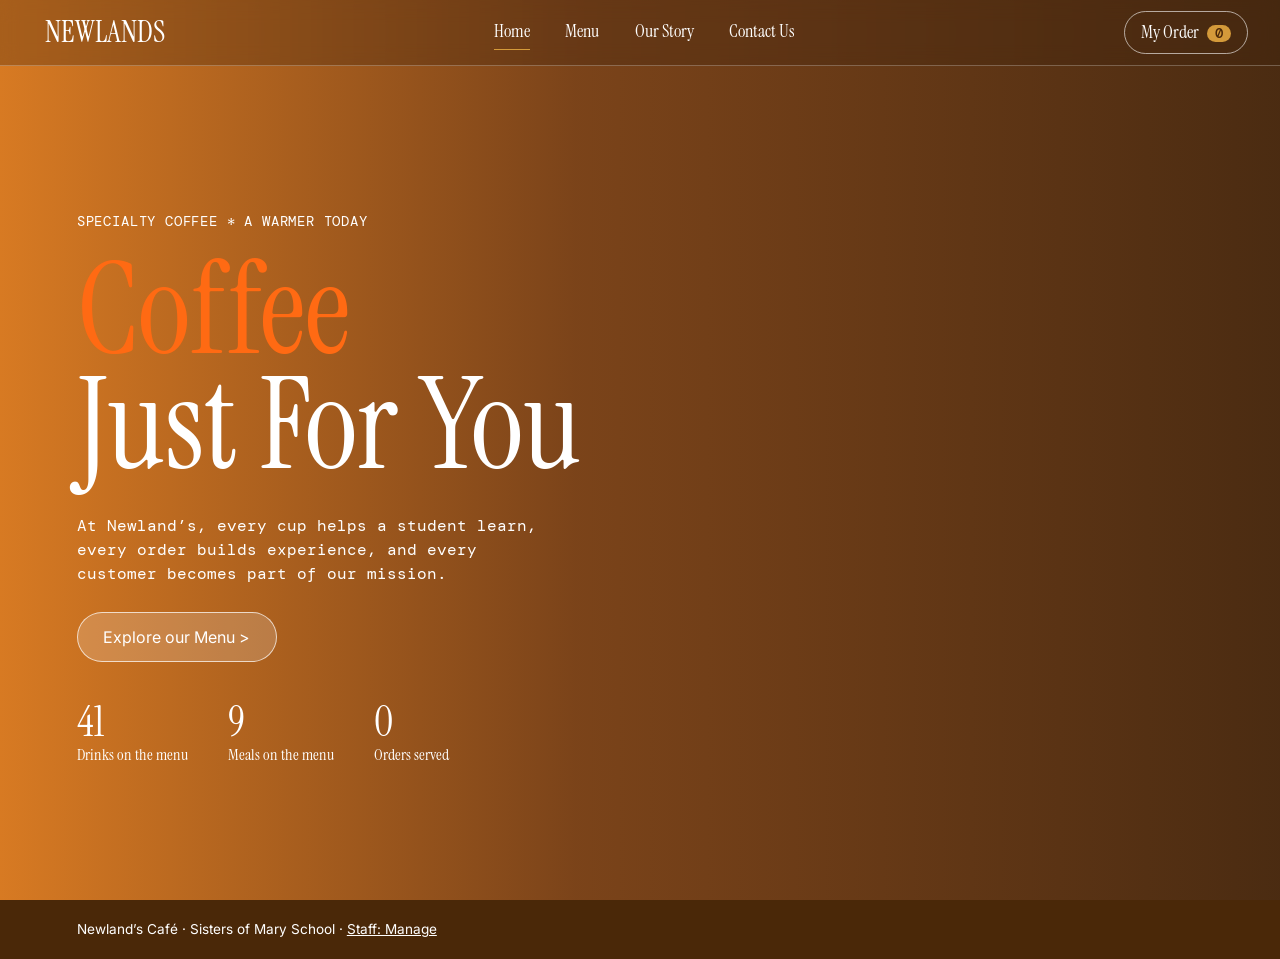
==== index.html @ 369697ef "add file by upload" ====
<!DOCTYPE html>
<html lang="en">
<head>
<meta charset="utf-8">
<meta name="viewport" content="width=device-width, initial-scale=1">
<title>Newland’s Café</title>
<link rel="preconnect" href="https://fonts.googleapis.com">
<link href="https://fonts.googleapis.com/css2?family=DM+Mono:wght@400;500&family=Instrument+Serif&family=Inter:wght@400;500&display=swap" rel="stylesheet">
<link rel="stylesheet" href="style.css">
</head>
<body data-page="home">
<header class="nav" id="nav">
  <a class="brand" href="index.html"><img src="images/logo.png.png" alt=""><span>NEWLANDS</span></a>
  <nav class="links"><a href="index.html" class="on">Home</a><a href="menu.html">Menu</a><a href="story.html">Our Story</a><a href="contact.html">Contact Us</a></nav>
  <button class="orderbtn" data-act="drawer">My Order <b id="count">0</b></button>
</header>

<main>
<section id="home" class="hero">
    <p class="eyebrow">Specialty coffee * a warmer today</p>
    <h1><span class="or">Coffee</span>Just For You</h1>
    <p class="lead">At Newland’s, every cup helps a student learn, every order builds experience, and every customer becomes part of our mission.</p>
    <a class="pill" href="menu.html">Explore our Menu &gt;</a>
    <div class="hstats" id="hstats"></div>
  </section>
</main>

<footer class="sitefoot">Newland’s Café · Sisters of Mary School · <a href="manage.html">Staff: Manage</a></footer>
<script src="script.js"></script>
</body>
</html>
---- style.css ----
/* NEWLAND'S CAFE styles. Theme: warm orange hero, sand menu, brown + mustard accents, serif headings, mono body text. */
:root{--sand:#d8d0c2;--paper:#efe9dd;--brown:#8b5e4b;--gold:#d49a3a;--dark:#4a2808;--or:#ff6a13;--ink:#2b1a10;--line:#c4b8a5;--warn:#a63a2a;
--serif:"Instrument Serif",Georgia,serif;--mono:"DM Mono",ui-monospace,Consolas,monospace}
*,*::before,*::after{box-sizing:border-box}
html{scroll-padding-top:4.5rem}
@media(prefers-reduced-motion:no-preference){html{scroll-behavior:smooth}}
body{margin:0;background:var(--sand);color:var(--ink);font:16px/1.5 Inter,system-ui,sans-serif}
h1,h2,h3,h4{font-family:var(--serif);font-weight:400;margin:0}
button,input,select,textarea{font:inherit;color:inherit}
:focus-visible{outline:3px solid var(--gold);outline-offset:2px}
[hidden]{display:none!important}


/* Top bar: see-through over the hero, solid brown after scrolling (class "solid" is added by script.js) */
.nav{position:fixed;inset:0 0 auto;z-index:30;display:flex;align-items:center;justify-content:space-between;gap:1rem;padding:.6rem 2rem;color:#fff;background:rgba(60,35,15,.3);backdrop-filter:blur(10px);border-bottom:1px solid rgba(255,255,255,.25);transition:background .3s}
.nav.solid{background:var(--dark)}
.brand{display:flex;align-items:center;gap:.8rem;color:inherit;text-decoration:none;font:1.9rem/1 var(--serif)}
.brand img{height:46px;border-radius:8px}
.links{display:flex;gap:2.2rem;font-family:var(--serif);font-size:1.15rem}
.links a{color:inherit;text-decoration:none;padding:.2rem 0;border-bottom:1px solid transparent}
.links a.on,.links a:hover{border-color:var(--gold)}
.orderbtn{background:none;border:1px solid rgba(255,255,255,.6);color:#fff;border-radius:99px;padding:.4rem 1rem;font-family:var(--serif);font-size:1.15rem;cursor:pointer}
.orderbtn b{background:var(--gold);color:var(--dark);border-radius:99px;padding:0 .5rem;margin-left:.3rem;font:500 .85rem var(--mono)}
 
.eyebrow{font:.85rem var(--mono);letter-spacing:.06em;text-transform:uppercase;margin:0 0 .6rem}
.gold{color:var(--gold)}
.pill{display:inline-block;border:1px solid rgba(255,255,255,.7);background:rgba(255,255,255,.18);color:#fff;border-radius:99px;padding:.75rem 1.6rem;cursor:pointer;text-decoration:none}
.pill.dark{background:var(--dark);border-color:var(--dark)}
.pill.gold{background:var(--gold);border-color:var(--gold);color:var(--dark);font-weight:500}
.pill.out{background:none;border-color:var(--brown);color:var(--brown);font-family:var(--mono)}
.pill.wide{width:100%}.pill:disabled{opacity:.4}
.ghost{background:none;border:1px solid var(--line);border-radius:99px;padding:.35rem .9rem;cursor:pointer}

/* Home */
.hero{min-height:100vh;padding:8rem 2rem 3rem 6vw;color:#fff;display:flex;flex-direction:column;align-items:flex-start;justify-content:center;
background:linear-gradient(90deg,rgba(226,128,36,.92),rgba(150,80,30,.55) 45%,rgba(30,18,10,.25)),url(images/hero.jpg.jpg) center/cover,#5a3414}
.hero h1{font-size:clamp(3.8rem,11vw,8rem);line-height:.9;margin:.1em 0 .25em}
.hero .or{display:block;color:var(--or)}
.lead{font-family:var(--mono);max-width:30rem;margin:0 0 1.6rem}
.hstats{display:flex;gap:2.5rem;flex-wrap:wrap;margin-top:2.5rem;font-family:var(--serif)}
.hstats b{display:block;font-weight:400;font-size:2.6rem;line-height:1}

/* Menu: carousel of tall photo cards */
#menu{position:relative;overflow:hidden;padding:8rem 0 0}
#menu::before{content:"";position:absolute;inset:3rem -12% 5rem;border:1px solid rgba(255,255,255,.65);border-radius:50%;pointer-events:none}
.mhead{position:relative;display:flex;justify-content:space-between;align-items:end;gap:1rem;padding:0 4vw 1rem}
.mhead h2{font-size:clamp(3rem,7vw,5rem);color:var(--brown);line-height:1}
.car{position:relative;display:flex;align-items:center;gap:.6rem;padding:0 1rem}
.arr{flex:none;width:46px;height:46px;border:0;border-radius:50%;background:rgba(255,255,255,.7);font-size:1.2rem;cursor:pointer}
.track{flex:1;display:flex;gap:1rem;padding:1rem .5rem;overflow-x:auto;scroll-snap-type:x mandatory;scrollbar-width:none}
.track::-webkit-scrollbar{display:none}
.track.grid{flex-wrap:wrap;justify-content:center;overflow:visible}
.card{position:relative;flex:0 0 220px;height:290px;border-radius:28px;overflow:hidden;scroll-snap-align:start;background:#c9bda9;box-shadow:0 8px 20px rgba(60,35,15,.25)}
.card>img{position:absolute;inset:0;width:100%;height:100%;object-fit:cover}
.card>img.def{object-fit:contain;padding:1.5rem 2.8rem 6rem}
.card.out>img{filter:grayscale(1) opacity(.6)}
.badge{position:absolute;top:.8rem;left:.8rem;background:var(--warn);color:#fff;border-radius:99px;padding:.1rem .6rem;font:.75rem var(--mono)}
.glass{position:absolute;inset:auto 0 0;padding:.7rem 3rem .8rem .9rem;color:#fff;background:rgba(45,28,16,.55);backdrop-filter:blur(8px)}
.glass small{display:block;font-family:var(--serif);font-size:.8rem;color:#fff9}
.glass h4{font:500 1rem/1.15 var(--mono);color:#efb14c}
.glass span{font-family:var(--mono);font-size:.95rem}
.plus{position:absolute;right:.8rem;top:.8rem;width:30px;height:30px;border:0;border-radius:50%;background:rgba(255,255,255,.85);color:var(--ink);cursor:pointer;font-size:1.1rem;line-height:1}
.plus:disabled{opacity:.4;cursor:not-allowed}
.note{position:relative;text-align:center;color:#b35305af;font-size:.9rem;margin:.8rem 1rem}
.cats{position:relative;display:flex;justify-content:center;flex-wrap:wrap;background:#ddd9d2;padding:1rem;font:1.05rem var(--mono);text-transform:uppercase;margin-top:1.5rem}
.cats button{background:none;border:0;border-left:1px solid var(--brown);color:#6b3e2f;padding:.1rem 1.1rem;cursor:pointer;text-transform:inherit;font:inherit}
.cats button:first-child{border-left:0}
.cats button.on{font-weight:500;text-decoration:underline;text-underline-offset:6px}

/* Our Story */
#story{min-height:90vh;padding:7rem 6vw;color:#fff;display:flex;flex-direction:column;justify-content:center;
background:linear-gradient(rgba(25,15,8,.6),rgba(25,15,8,.6)),url(images/story.jpg.jpg) center/cover,#3a2412}
#story .text{max-width:62rem;font:clamp(1.15rem,2.2vw,1.6rem)/1.35 var(--serif);text-align:justify}
#story .text p{margin:0 0 .8rem}

/* Contact */
#contact{background:var(--dark);color:#fff;min-height:100vh;padding:8rem 6vw 3rem}
#contact h2{font-size:2.8rem;margin-bottom:1.5rem}
#contact form{max-width:460px}
#contact input,#contact textarea{background:rgba(255,255,255,.08);border-color:rgba(255,255,255,.35);color:#fff}
.sitefoot{background:var(--dark);color:#fff;padding:1.2rem 6vw;font-size:.85rem}.sitefoot a{color:inherit}

/* Forms, dialogs, tables */
label{display:block;margin:.7rem 0 .2rem;font-weight:500}
input,select,textarea{width:100%;padding:.55rem .7rem;border:1px solid var(--line);border-radius:10px;background:#fbf8f2}
input[type=radio],input[type=checkbox]{width:auto;margin-right:.5rem}
dialog{border:0;border-radius:24px;background:var(--paper);color:var(--ink);width:min(420px,92%);padding:1.4rem}
dialog::backdrop{background:rgba(30,18,10,.55)}
.acts{display:flex;gap:.6rem;justify-content:flex-end;margin-top:1.2rem}
.prev{display:flex;gap:1rem;align-items:center;margin:.8rem 0}
.prev img{width:84px;height:84px;object-fit:contain;border-radius:16px;background:#cbbfae}
small{color:#6b5a4a}

/* My Order drawer */
#scrim{position:fixed;inset:0;z-index:40;background:rgba(30,18,10,.45);opacity:0;pointer-events:none;transition:opacity .3s}
#drawer{position:fixed;top:0;right:0;z-index:50;height:100%;width:min(380px,100%);background:var(--paper);padding:1.2rem;overflow-y:auto;transform:translateX(105%);transition:transform .35s ease}
.drawer-open #scrim{opacity:1;pointer-events:auto}.drawer-open #drawer{transform:none}
.dh{display:flex;justify-content:space-between;align-items:center;margin-bottom:.5rem}
.dh h3{font-size:1.9rem;color:var(--brown)}
.line{display:flex;justify-content:space-between;gap:.5rem;padding:.6rem 0;border-bottom:1px solid var(--line)}
.line small{display:block}
.qty{display:flex;align-items:center;gap:.4rem}.qty button{width:1.9rem;height:1.9rem;border:1px solid var(--line);background:none;border-radius:50%;cursor:pointer}
.total{display:flex;justify-content:space-between;font:1.7rem var(--serif);margin:1rem 0}

/* Manage page */
#manage{background:var(--sand);min-height:100vh;padding-top:6rem}
.mwrap{max-width:1100px;margin:auto;padding:0 1.5rem 4rem}
.mwrap h2{font-size:clamp(3rem,7vw,5rem);color:var(--brown);line-height:1}
.mwrap h3{font-size:2rem;color:var(--brown);margin:2rem 0 .8rem}
.mstats{display:flex;gap:2.5rem;flex-wrap:wrap;margin:1rem 0 1.5rem;font-family:var(--mono);font-size:.9rem}
.mstats b{display:block;font:2.6rem/1 var(--serif);color:var(--dark)}
.order{background:var(--paper);border-radius:18px;padding:.9rem 1.1rem;margin-bottom:.7rem}
.order.done{opacity:.6}.order small{display:block}
.wrap{overflow-x:auto;background:var(--paper);border-radius:18px;padding:.5rem}
table{width:100%;border-collapse:collapse}th,td{text-align:left;padding:.45rem;border-bottom:1px solid var(--line);vertical-align:middle}
th{font:500 .85rem var(--mono);color:#6b5a4a}
td input{width:5.5rem}
.th{width:46px;height:46px;object-fit:cover;border-radius:12px;display:block}.th.def{object-fit:contain;background:#cbbfae}
#toast{position:fixed;left:50%;bottom:1.2rem;transform:translateX(-50%);background:var(--dark);color:#fff;padding:.6rem 1.2rem;border-radius:99px;display:none;z-index:60}

@media(max-width:760px){
 .nav{flex-wrap:wrap;padding:.6rem 1rem}.links{order:3;width:100%;gap:1.2rem;overflow-x:auto}
 .hero{padding:9rem 1.2rem 3rem}.mhead{flex-direction:column;align-items:start}.arr{display:none}
 .cats{font-size:.85rem}#story{padding:6rem 1.2rem}#manage{padding-top:8rem}
}
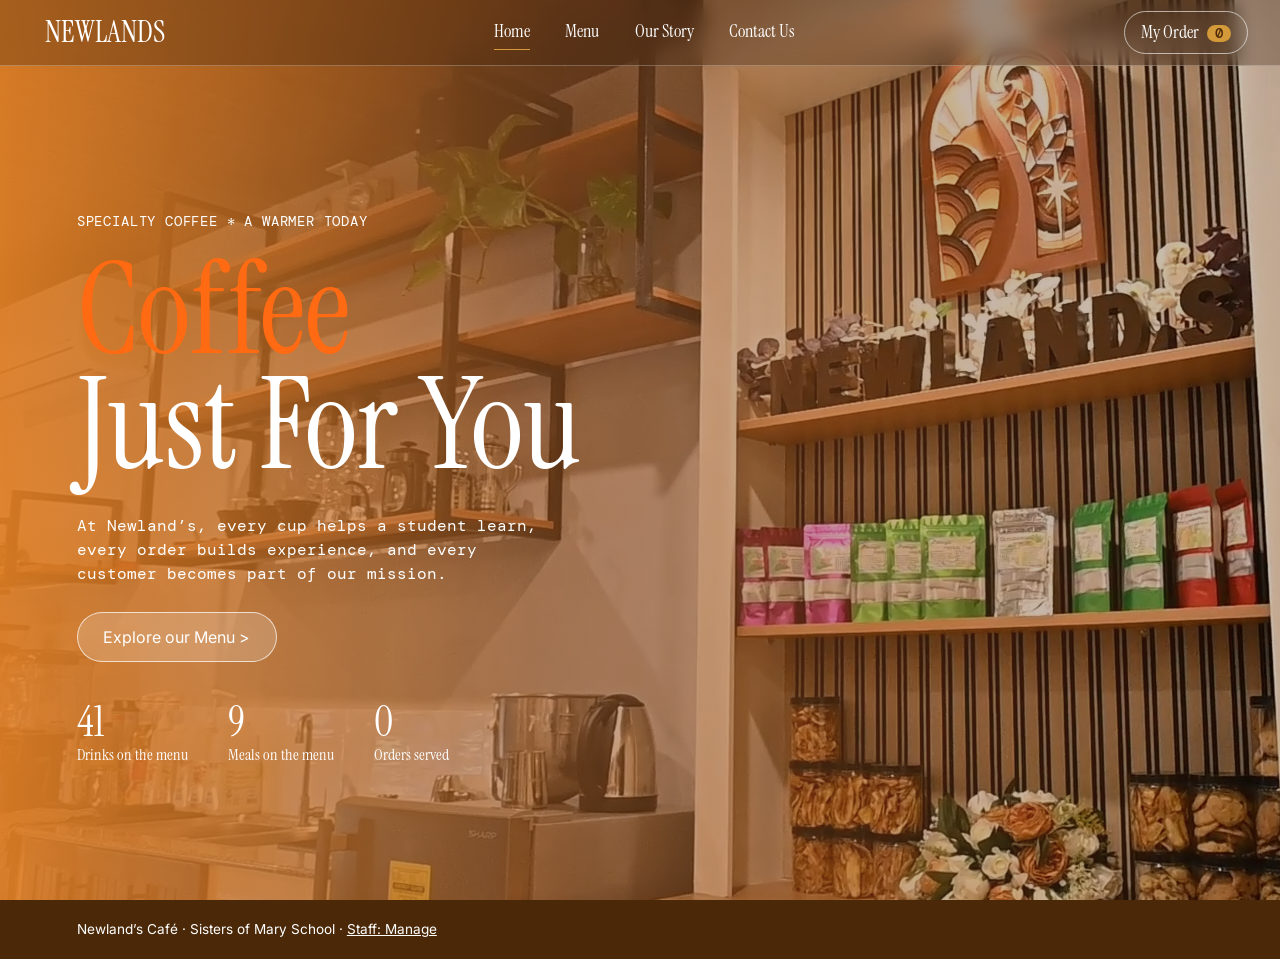
==== commit f87683a2: "Refactor menu layout and improve styling; enhance JavaScript functionality for item management and o" ====
--- a/index.html
+++ b/index.html
@@ -10,7 +10,7 @@
 </head>
 <body data-page="home">
 <header class="nav" id="nav">
-  <a class="brand" href="index.html"><img src="images/logo.png.png" alt=""><span>NEWLANDS</span></a>
+  <a class="brand" href="index.html"><img src="logo.svg" alt=""><span>NEWLANDS</span></a>
   <nav class="links"><a href="index.html" class="on">Home</a><a href="menu.html">Menu</a><a href="story.html">Our Story</a><a href="contact.html">Contact Us</a></nav>
   <button class="orderbtn" data-act="drawer">My Order <b id="count">0</b></button>
 </header>
--- a/style.css
+++ b/style.css
@@ -1,125 +1,810 @@
 /* NEWLAND'S CAFE styles. Theme: warm orange hero, sand menu, brown + mustard accents, serif headings, mono body text. */
-:root{--sand:#d8d0c2;--paper:#efe9dd;--brown:#8b5e4b;--gold:#d49a3a;--dark:#4a2808;--or:#ff6a13;--ink:#2b1a10;--line:#c4b8a5;--warn:#a63a2a;
---serif:"Instrument Serif",Georgia,serif;--mono:"DM Mono",ui-monospace,Consolas,monospace}
-*,*::before,*::after{box-sizing:border-box}
-html{scroll-padding-top:4.5rem}
-@media(prefers-reduced-motion:no-preference){html{scroll-behavior:smooth}}
-body{margin:0;background:var(--sand);color:var(--ink);font:16px/1.5 Inter,system-ui,sans-serif}
-h1,h2,h3,h4{font-family:var(--serif);font-weight:400;margin:0}
-button,input,select,textarea{font:inherit;color:inherit}
-:focus-visible{outline:3px solid var(--gold);outline-offset:2px}
-[hidden]{display:none!important}
-
+:root{
+    --sand:#d8d0c2;
+    --paper:#efe9dd;
+    --brown:#8b5e4b;
+    --gold:#d49a3a;
+    --dark:#4a2808;
+    --or:#ff6a13;
+    --ink:#2b1a10;
+    --line:#c4b8a5;
+    --warn:#a63a2a;
+    --serif:"Instrument Serif",Georgia,serif;
+    --mono:"DM Mono",ui-monospace,Consolas,monospace
+}
+*,*::before,*::after{
+    box-sizing:border-box
+}
+html{
+    scroll-padding-top:4.5rem
+}
+@media(prefers-reduced-motion:no-preference){
+    html{
+        scroll-behavior:smooth
+    }
+}
+body{
+    margin:0;background:var(--sand);
+    color:var(--ink);
+    font:16px/1.5 Inter,system-ui,sans-serif
+}
+h1,h2,h3,h4{
+    font-family:var(--serif);
+    font-weight:400;margin:0
+}
+button,input,select,textarea{
+    font:inherit;
+    color:inherit
+}
+:focus-visible{
+    outline:3px solid var(--gold);
+    outline-offset:2px
+}
+[hidden]{
+    display:none!important
+}
+
+/* Layout */
+.container{max-width:1200px;margin:0 auto}
+.grid{display:grid;gap:2rem}
+.grid-2{grid-template-columns:repeat(2,minmax(0,1fr))}
+.grid-3{grid-template-columns:repeat(3,minmax(0,1fr))}
+.grid-4{grid-template-columns:repeat(4,minmax(0,1fr))}
+.grid-5{grid-template-columns:repeat(5,minmax(0,1fr))}
+.grid-6{grid-template-columns:repeat(6,minmax(0,1fr))}
 
 /* Top bar: see-through over the hero, solid brown after scrolling (class "solid" is added by script.js) */
-.nav{position:fixed;inset:0 0 auto;z-index:30;display:flex;align-items:center;justify-content:space-between;gap:1rem;padding:.6rem 2rem;color:#fff;background:rgba(60,35,15,.3);backdrop-filter:blur(10px);border-bottom:1px solid rgba(255,255,255,.25);transition:background .3s}
-.nav.solid{background:var(--dark)}
-.brand{display:flex;align-items:center;gap:.8rem;color:inherit;text-decoration:none;font:1.9rem/1 var(--serif)}
-.brand img{height:46px;border-radius:8px}
-.links{display:flex;gap:2.2rem;font-family:var(--serif);font-size:1.15rem}
-.links a{color:inherit;text-decoration:none;padding:.2rem 0;border-bottom:1px solid transparent}
-.links a.on,.links a:hover{border-color:var(--gold)}
-.orderbtn{background:none;border:1px solid rgba(255,255,255,.6);color:#fff;border-radius:99px;padding:.4rem 1rem;font-family:var(--serif);font-size:1.15rem;cursor:pointer}
-.orderbtn b{background:var(--gold);color:var(--dark);border-radius:99px;padding:0 .5rem;margin-left:.3rem;font:500 .85rem var(--mono)}
- 
-.eyebrow{font:.85rem var(--mono);letter-spacing:.06em;text-transform:uppercase;margin:0 0 .6rem}
-.gold{color:var(--gold)}
-.pill{display:inline-block;border:1px solid rgba(255,255,255,.7);background:rgba(255,255,255,.18);color:#fff;border-radius:99px;padding:.75rem 1.6rem;cursor:pointer;text-decoration:none}
-.pill.dark{background:var(--dark);border-color:var(--dark)}
-.pill.gold{background:var(--gold);border-color:var(--gold);color:var(--dark);font-weight:500}
-.pill.out{background:none;border-color:var(--brown);color:var(--brown);font-family:var(--mono)}
-.pill.wide{width:100%}.pill:disabled{opacity:.4}
-.ghost{background:none;border:1px solid var(--line);border-radius:99px;padding:.35rem .9rem;cursor:pointer}
+.nav{
+    position:fixed;
+    inset:0 0 auto;
+    z-index:30;
+    display:flex;
+    align-items:center;
+    justify-content:space-between;
+    gap:1rem;padding:.6rem 2rem;
+    color:#fff;background:rgba(60,35,15,.3);
+    backdrop-filter:blur(10px);
+    border-bottom:1px solid rgba(255,255,255,.25);
+    transition:background .3s
+}
+
+.nav.solid{
+    background:var(--dark)
+}
+.brand{
+    display:flex;
+    align-items:center;
+    gap:.8rem;color:inherit;
+    text-decoration:none;
+    font:1.9rem/1 var(--serif)
+}
+.brand img{
+    height:46px;
+    border-radius:8px
+}
+.links{
+    display:flex;
+    gap:2.2rem;
+    font-family:var(--serif);
+    font-size:1.15rem
+}
+.links a{
+    color:inherit;
+    text-decoration:none;
+    padding:.2rem 0;
+    border-bottom:1px solid transparent
+}
+.links a.on,.links a:hover{
+    border-color:var(--gold)
+}
+.orderbtn{
+    background:none;
+    border:1px solid rgba(255,255,255,.6);
+    color:#fff;
+    border-radius:99px;
+    padding:.4rem 1rem;
+    font-family:var(--serif);
+    font-size:1.15rem;
+    cursor:pointer
+}
+.orderbtn b{
+    background:var(--gold);
+    color:var(--dark);
+    border-radius:99px;
+    padding:0 .5rem;
+    margin-left:.3rem;
+    font:500 .85rem var(--mono)
+}
+.orderbtn:hover{
+    border-color:var(--gold)
+}
+
+/* Hero */
+.hero{
+    position:relative;
+    padding:8rem 2rem 3rem 6vw;
+    color:#fff;display:flex;
+    flex-direction:column;
+    align-items:flex-start;
+    justify-content:center;
+    background:linear-gradient(
+        90deg,rgba(226,128,36,.92),rgba(150,80,30,.55) 45%,rgba(30,18,10,.25)),
+        url(images/hero.jpg.jpg) center/cover,#5a3414
+    }
+.eyebrow{
+    font:.85rem var(--mono);
+    letter-spacing:.06em;
+    text-transform:uppercase;
+    margin:0 0 .6rem
+}
+.gold{
+    color:var(--gold)
+}
+.pill{
+    display:inline-block;
+    border:1px solid rgba(255,255,255,.7);
+    background:rgba(255,255,255,.18);
+    color:#fff;
+    border-radius:99px;
+    padding:.75rem 1.6rem;
+    cursor:pointer;
+    text-decoration:none
+}
+.pill.dark{
+    background:var(--dark);
+    border-color:var(--dark)
+}
+.pill.gold{
+    background:var(--gold);
+    border-color:var(--gold);
+    color:var(--dark);
+    font-weight:500
+}
+.pill.out{
+    background:none;
+    border-color:var(--brown);
+    color:var(--brown);
+    font-family:var(--mono)
+}
+.pill.wide{
+    width:100%
+}
+.pill:disabled{
+    opacity:.4
+}
+.ghost{
+    background:none;
+    border:1px solid var(--line);
+    border-radius:99px;
+    padding:.35rem .9rem;
+    cursor:pointer
+}
 
 /* Home */
-.hero{min-height:100vh;padding:8rem 2rem 3rem 6vw;color:#fff;display:flex;flex-direction:column;align-items:flex-start;justify-content:center;
-background:linear-gradient(90deg,rgba(226,128,36,.92),rgba(150,80,30,.55) 45%,rgba(30,18,10,.25)),url(images/hero.jpg.jpg) center/cover,#5a3414}
-.hero h1{font-size:clamp(3.8rem,11vw,8rem);line-height:.9;margin:.1em 0 .25em}
-.hero .or{display:block;color:var(--or)}
-.lead{font-family:var(--mono);max-width:30rem;margin:0 0 1.6rem}
-.hstats{display:flex;gap:2.5rem;flex-wrap:wrap;margin-top:2.5rem;font-family:var(--serif)}
-.hstats b{display:block;font-weight:400;font-size:2.6rem;line-height:1}
+.hero{
+    min-height:100vh;
+    padding:8rem 2rem 3rem 6vw;
+    color:#fff;
+    display:flex;
+    flex-direction:column;
+    align-items:flex-start;
+    justify-content:center;
+    background:linear-gradient(
+        90deg,rgba(226,128,36,.92),rgba(150,80,30,.55) 45%,rgba(30,18,10,.25)),
+        url(images/hero.jpg.jpg) center/cover,#5a3414
+    }
+.hero h1{
+    font-size:clamp(3.8rem,11vw,8rem);
+    line-height:.9;
+    margin:.1em 0 .25em
+}
+.hero .or{
+    display:block;
+    color:var(--or)
+}
+.lead{
+    font-family:var(--mono);
+    max-width:30rem;
+    margin:0 0 1.6rem
+}
+.hstats{
+    display:flex;
+    gap:2.5rem;
+    flex-wrap:wrap;
+    margin-top:2.5rem;
+    font-family:var(--serif)
+}
+.hstats b{
+    display:block;
+    font-weight:400;
+    font-size:2.6rem;
+    line-height:1
+}
 
 /* Menu: carousel of tall photo cards */
-#menu{position:relative;overflow:hidden;padding:8rem 0 0}
-#menu::before{content:"";position:absolute;inset:3rem -12% 5rem;border:1px solid rgba(255,255,255,.65);border-radius:50%;pointer-events:none}
-.mhead{position:relative;display:flex;justify-content:space-between;align-items:end;gap:1rem;padding:0 4vw 1rem}
-.mhead h2{font-size:clamp(3rem,7vw,5rem);color:var(--brown);line-height:1}
-.car{position:relative;display:flex;align-items:center;gap:.6rem;padding:0 1rem}
-.arr{flex:none;width:46px;height:46px;border:0;border-radius:50%;background:rgba(255,255,255,.7);font-size:1.2rem;cursor:pointer}
-.track{flex:1;display:flex;gap:1rem;padding:1rem .5rem;overflow-x:auto;scroll-snap-type:x mandatory;scrollbar-width:none}
-.track::-webkit-scrollbar{display:none}
-.track.grid{flex-wrap:wrap;justify-content:center;overflow:visible}
-.card{position:relative;flex:0 0 220px;height:290px;border-radius:28px;overflow:hidden;scroll-snap-align:start;background:#c9bda9;box-shadow:0 8px 20px rgba(60,35,15,.25)}
-.card>img{position:absolute;inset:0;width:100%;height:100%;object-fit:cover}
-.card>img.def{object-fit:contain;padding:1.5rem 2.8rem 6rem}
-.card.out>img{filter:grayscale(1) opacity(.6)}
-.badge{position:absolute;top:.8rem;left:.8rem;background:var(--warn);color:#fff;border-radius:99px;padding:.1rem .6rem;font:.75rem var(--mono)}
-.glass{position:absolute;inset:auto 0 0;padding:.7rem 3rem .8rem .9rem;color:#fff;background:rgba(45,28,16,.55);backdrop-filter:blur(8px)}
-.glass small{display:block;font-family:var(--serif);font-size:.8rem;color:#fff9}
-.glass h4{font:500 1rem/1.15 var(--mono);color:#efb14c}
-.glass span{font-family:var(--mono);font-size:.95rem}
-.plus{position:absolute;right:.8rem;top:.8rem;width:30px;height:30px;border:0;border-radius:50%;background:rgba(255,255,255,.85);color:var(--ink);cursor:pointer;font-size:1.1rem;line-height:1}
-.plus:disabled{opacity:.4;cursor:not-allowed}
-.note{position:relative;text-align:center;color:#b35305af;font-size:.9rem;margin:.8rem 1rem}
-.cats{position:relative;display:flex;justify-content:center;flex-wrap:wrap;background:#ddd9d2;padding:1rem;font:1.05rem var(--mono);text-transform:uppercase;margin-top:1.5rem}
-.cats button{background:none;border:0;border-left:1px solid var(--brown);color:#6b3e2f;padding:.1rem 1.1rem;cursor:pointer;text-transform:inherit;font:inherit}
-.cats button:first-child{border-left:0}
-.cats button.on{font-weight:500;text-decoration:underline;text-underline-offset:6px}
+#menu{
+    position:relative;
+    overflow:hidden;
+    padding:8rem 0 0
+}
+#menu::before{
+    content:"";
+    position:absolute;
+    inset:3rem -12% 5rem;
+    border:1px solid rgba(255,255,255,.65);
+    border-radius:50%;pointer-events:none
+}
+.mhead{
+    position:relative;
+    display:flex;
+    justify-content:space-between;
+    align-items:end;
+    gap:1rem;
+    padding:0 4vw 1rem
+}
+.mhead h2{
+    font-size:clamp(3rem,7vw,5rem);
+    color:var(--brown);
+    line-height:1
+}
+.car{
+    position:relative;
+    display:flex;
+    align-items:center;
+    gap:.6rem;
+    padding:0 1rem
+}
+.arr{
+    flex:none;
+    width:46px;
+    height:46px;
+    border:0;
+    border-radius:50%;
+    background:rgba(255,255,255,.7);
+    font-size:1.2rem;
+    cursor:pointer
+}
+.track{
+    flex:1;
+    display:flex;
+    gap:1rem;
+    padding:1rem .5rem;
+    overflow-x:auto;
+    scroll-snap-type:x mandatory;
+    scrollbar-width:none
+}
+.track::-webkit-scrollbar{
+    display:none
+}
+.track.grid{
+    flex-wrap:wrap;
+    justify-content:center;
+    overflow:visible
+}
+
+.card{
+    position:relative;
+    flex:0 0 220px;
+    height:290px;
+    border-radius:28px;
+    overflow:hidden;
+    scroll-snap-align:start;
+    background:#c9bda9;
+    box-shadow:0 8px 20px rgba(60,35,15,.25);
+    transition:all .5s cubic-bezier(0.16,1,0.3,1)
+}
+
+.card>img{
+    position:absolute;
+    inset:0;
+    width:100%;
+    height:90%;
+    object-fit:contain;
+    overflow:hidden;
+    transform:scale(.5);
+    transition:all .5s cubic-bezier(0.16,1,0.3,1)
+}
+
+.badge{
+    position:absolute;
+    top:.8rem;
+    left:.8rem;
+    background:var(--warn);
+    color:#fff;
+    border-radius:99px;
+    padding:.1rem .6rem;
+    font:.75rem var(--mono)
+}
+.glass{
+    position:absolute;
+    inset:auto 0 0;
+    padding:.7rem 3rem .8rem .9rem;
+    color:#fff;
+    background:rgba(45,28,16,.55);
+    backdrop-filter:blur(8px)
+}
+.glass small{
+    display:block;
+    font-family:var(--serif);
+    font-size:.8rem;opacity:.85;
+    color:#fff;
+}
+.glass h4{
+    font:500 1rem/1.15 var(--mono);
+    color:#efb14c
+}
+.glass span{
+    font-family:var(--mono);
+    font-size:.95rem
+}
+.plus{
+    position:absolute;
+    right:.8rem;
+    top:.8rem;
+    width:30px;
+    height:30px;
+    border:0;
+    border-radius:50%;
+    background:rgba(255,255,255,.85);
+    color:var(--ink);
+    cursor:pointer;
+    font-size:1.1rem;
+    line-height:1
+}
+.plus:disabled{
+    opacity:.4;
+    cursor:not-allowed
+}
+.note{
+    position:relative;
+    text-align:center;
+    color:#6b5a4a;
+    font-size:.9rem;
+    margin:.8rem 1rem
+}
+.cats{
+    position:relative;
+    display:flex;
+    justify-content:center;
+    flex-wrap:wrap;
+    background:#ddd9d2;
+    padding:1rem;
+    font:1.05rem var(--mono);
+    text-transform:uppercase;
+    margin-top:1.5rem
+}
+.cats button{
+    background:none;
+    border:0;
+    border-left:1px solid var(--brown);
+    color:#6b3a2a;
+    padding:.1rem 1.1rem;
+    cursor:pointer;
+    text-transform:inherit;
+    font:inherit
+}
+.cats button:first-child{
+    border-left:0
+}
+.cats button.on{
+    font-weight:500;
+    text-decoration:underline;
+    text-underline-offset:6px
+}
+
+/*Card hover effects */
+.card:hover {
+  transform: translateY(-10px) scale(1.05);
+  box-shadow:
+    0 20px 25px -5px rgba(0, 0, 0, 0.1),
+    0 10px 10px -5px rgba(0, 0, 0, 0.04);
+  border-color: rgba(124, 58, 237, 0.2);
+}
+.card:hover .card>img {
+  transform: scale(3);
+  transition: all 0.5s cubic-bezier(0.16, 1, 0.3, 1)
+}
+
+.card:hover .plus {
+  transform: scale(1.2);
+  color: var(--gold);
+  box-shadow: 0 0 0 4px rgba(177, 125, 14, 0.2);
+}
+
+.card:hover .card__button svg {
+  animation: pulse 1.5s infinite;
+}
+
+/* Active State */
+.card:active {
+  transform: translateY(-5px) scale(0.98);
+}
+
+/* Animations */
+@keyframes shine {
+  0% {
+    background-position: -100% 0;
+  }
+  100% {
+    background-position: 200% 0;
+  }
+}
+
+@keyframes pulse {
+  0% {
+    transform: scale(1);
+  }
+  50% {
+    transform: scale(1.2);
+  }
+  100% {
+    transform: scale(1);
+  }
+}
 
 /* Our Story */
-#story{min-height:90vh;padding:7rem 6vw;color:#fff;display:flex;flex-direction:column;justify-content:center;
-background:linear-gradient(rgba(25,15,8,.6),rgba(25,15,8,.6)),url(images/story.jpg.jpg) center/cover,#3a2412}
-#story .text{max-width:62rem;font:clamp(1.15rem,2.2vw,1.6rem)/1.35 var(--serif);text-align:justify}
-#story .text p{margin:0 0 .8rem}
+#story{
+    min-height:90vh;
+    padding:7rem 6vw;
+    color:#fff;
+    display:flex;
+    flex-direction:column;
+    justify-content:center;
+    background:linear-gradient(rgba(25,15,8,.6),rgba(25,15,8,.6)),
+    url(images/story.jpg.jpg) center/cover,#3a2412
+}
+#story .text{
+    max-width:62rem;
+    font:clamp(1.15rem,2.2vw,1.6rem)/1.35 var(--serif);
+    text-align:justify
+}
+#story .text p{
+    margin:0 0 .8rem
+}
 
 /* Contact */
-#contact{background:var(--dark);color:#fff;min-height:100vh;padding:8rem 6vw 3rem}
-#contact h2{font-size:2.8rem;margin-bottom:1.5rem}
-#contact form{max-width:460px}
-#contact input,#contact textarea{background:rgba(255,255,255,.08);border-color:rgba(255,255,255,.35);color:#fff}
-.sitefoot{background:var(--dark);color:#fff;padding:1.2rem 6vw;font-size:.85rem}.sitefoot a{color:inherit}
+#contact{
+    background:var(--dark);
+    color:#fff;
+    min-height:100vh;
+    padding:8rem 6vw 3rem
+}
+#contact h2{
+    font-size:2.8rem;
+    margin-bottom:1.5rem
+}
+#contact .detail{
+    display:flex;
+    flex-wrap:wrap;
+    gap:2rem
+}
+#contact form{
+    max-width:460px
+}
+#contact input,
+#contact textarea{
+    background:rgba(255,255,255,.08);
+    border-color:rgba(255,255,255,.35);
+    color:#fff
+}
+#contact input:focus,#contact textarea:focus{
+    background:rgba(255,255,255,.15);
+    border-color:rgba(255,255,255,.55);
+    color:#fff
+}
+#contact .acts{margin-top:1.5rem}
+
+/* Footer */
+.sitefoot{padding:1.2rem 6vw;font-size:.85rem
+}
+.sitefoot{
+    background:var(--dark);color:#fff;
+    padding:1.2rem 6vw;
+    font-size:.85rem}
+.sitefoot a{color:inherit}
 
 /* Forms, dialogs, tables */
-label{display:block;margin:.7rem 0 .2rem;font-weight:500}
-input,select,textarea{width:100%;padding:.55rem .7rem;border:1px solid var(--line);border-radius:10px;background:#fbf8f2}
-input[type=radio],input[type=checkbox]{width:auto;margin-right:.5rem}
-dialog{border:0;border-radius:24px;background:var(--paper);color:var(--ink);width:min(420px,92%);padding:1.4rem}
+label{
+    display:block;
+    margin:.7rem 0 .2rem;
+    font-weight:500
+}
+input,select,textarea{
+    width:100%;
+    padding:.55rem .7rem;
+    border:1px solid var(--line);
+    border-radius:10px;
+    background:#fbf8f2
+}
+input:focus,select:focus,textarea:focus{
+    border-color:var(--brown)
+}
+input[type=radio],input[type=checkbox]{
+    width:auto;
+    margin-right:.5rem
+}
+dialog{
+    border:0;
+    border-radius:24px;
+    background:var(--paper);
+    color:var(--ink);
+    width:min(420px,92%);
+    padding:1.4rem
+}
 dialog::backdrop{background:rgba(30,18,10,.55)}
-.acts{display:flex;gap:.6rem;justify-content:flex-end;margin-top:1.2rem}
-.prev{display:flex;gap:1rem;align-items:center;margin:.8rem 0}
-.prev img{width:84px;height:84px;object-fit:contain;border-radius:16px;background:#cbbfae}
+.acts{
+    display:flex;
+    gap:.6rem;
+    justify-content:flex-end;
+    margin-top:1.2rem
+}
+.acts button{
+    border:0;
+    border-radius:99px;
+    padding:.6rem 1.2rem;
+    font:1.1rem var(--serif);
+    background:var(--brown);
+    color:#fff;
+    cursor:pointer
+}
+.acts button:disabled{
+    opacity:.4;
+    cursor:not-allowed
+}
+.acts button.cancel{
+    background:var(--line);
+    color:var(--ink)
+}
+table{
+    width:100%;
+    border-collapse:collapse;
+    margin:1rem 0
+}
+th,td{
+    padding:.6rem;
+    border-bottom:1px solid var(--line);
+    text-align:left;
+    vertical-align:middle
+}
+.prev{
+    display:flex;
+    gap:1rem;
+    align-items:center;
+    margin:.8rem 0
+}
+.prev img{
+    width:84px;
+    height:84px;
+    object-fit:contain;
+    border-radius:16px;
+    background:#cbbfae
+}
 small{color:#6b5a4a}
 
 /* My Order drawer */
-#scrim{position:fixed;inset:0;z-index:40;background:rgba(30,18,10,.45);opacity:0;pointer-events:none;transition:opacity .3s}
-#drawer{position:fixed;top:0;right:0;z-index:50;height:100%;width:min(380px,100%);background:var(--paper);padding:1.2rem;overflow-y:auto;transform:translateX(105%);transition:transform .35s ease}
-.drawer-open #scrim{opacity:1;pointer-events:auto}.drawer-open #drawer{transform:none}
-.dh{display:flex;justify-content:space-between;align-items:center;margin-bottom:.5rem}
-.dh h3{font-size:1.9rem;color:var(--brown)}
-.line{display:flex;justify-content:space-between;gap:.5rem;padding:.6rem 0;border-bottom:1px solid var(--line)}
-.line small{display:block}
-.qty{display:flex;align-items:center;gap:.4rem}.qty button{width:1.9rem;height:1.9rem;border:1px solid var(--line);background:none;border-radius:50%;cursor:pointer}
-.total{display:flex;justify-content:space-between;font:1.7rem var(--serif);margin:1rem 0}
+#scrim{
+    position:fixed;
+    inset:0;
+    z-index:40;
+    background:rgba(30,18,10,.45);
+    opacity:0;pointer-events:none;transition:opacity .3s}
+#drawer{
+    position:fixed;
+    top:0;
+    right:0;
+    z-index:50;
+    height:100%;
+    width:min(380px,100%);
+    background:var(--paper);
+    padding:1.2rem;
+    overflow-y:auto;
+    transform:translateX(105%);
+    transition:transform .35s ease
+}
+.drawer-open #scrim{
+    opacity:1;
+    pointer-events:auto
+}
+.drawer-open #drawer{
+    transform:none
+}
+.dh{
+    display:flex;
+    justify-content:space-between;
+    align-items:center;
+    margin-bottom:.5rem
+}
+.dh h3{
+    font-size:1.9rem;
+    color:var(--brown)
+}
+.line{
+    display:flex;
+    justify-content:space-between;
+    gap:.5rem;
+    padding:.6rem 0;
+    border-bottom:1px solid var(--line)
+}
+.line small{
+    display:block
+}
+.qty{
+    display:flex;
+    align-items:center;
+    gap:.4rem
+}
+.qty button{
+    width:1.9rem;
+    height:1.9rem;
+    border:1px solid var(--line);
+    background:none;
+    border-radius:50%;
+    cursor:pointer
+}
+.total{
+    display:flex;
+    justify-content:space-between;
+    font:1.7rem var(--serif);
+    margin:1rem 0
+}
 
 /* Manage page */
-#manage{background:var(--sand);min-height:100vh;padding-top:6rem}
-.mwrap{max-width:1100px;margin:auto;padding:0 1.5rem 4rem}
-.mwrap h2{font-size:clamp(3rem,7vw,5rem);color:var(--brown);line-height:1}
-.mwrap h3{font-size:2rem;color:var(--brown);margin:2rem 0 .8rem}
-.mstats{display:flex;gap:2.5rem;flex-wrap:wrap;margin:1rem 0 1.5rem;font-family:var(--mono);font-size:.9rem}
-.mstats b{display:block;font:2.6rem/1 var(--serif);color:var(--dark)}
-.order{background:var(--paper);border-radius:18px;padding:.9rem 1.1rem;margin-bottom:.7rem}
-.order.done{opacity:.6}.order small{display:block}
-.wrap{overflow-x:auto;background:var(--paper);border-radius:18px;padding:.5rem}
-table{width:100%;border-collapse:collapse}th,td{text-align:left;padding:.45rem;border-bottom:1px solid var(--line);vertical-align:middle}
-th{font:500 .85rem var(--mono);color:#6b5a4a}
-td input{width:5.5rem}
-.th{width:46px;height:46px;object-fit:cover;border-radius:12px;display:block}.th.def{object-fit:contain;background:#cbbfae}
-#toast{position:fixed;left:50%;bottom:1.2rem;transform:translateX(-50%);background:var(--dark);color:#fff;padding:.6rem 1.2rem;border-radius:99px;display:none;z-index:60}
+#manage{
+    background:var(--sand);
+    min-height:100vh;
+    padding-top:6rem
+}
+.mwrap{
+    max-width:1100px;
+    margin:auto;
+    padding:0 1.5rem 4rem
+}
+.mwrap h2{
+    font-size:clamp(3rem,7vw,5rem);
+    color:var(--brown);
+    line-height:1
+}
+.mwrap h3{
+    font-size:2rem;
+    color:var(--brown);
+    margin:2rem 0 .8rem
+}
+.mstats{
+    display:flex;
+    gap:2.5rem;
+    flex-wrap:wrap;
+    margin:1rem 0 1.5rem;
+    font-family:var(--mono);
+    font-size:.9rem
+}
+.mstats b{
+    display:block;
+    font:2.6rem/1 var(--serif);
+    color:var(--dark)
+}
+.mtabs{
+    display:flex;
+    gap:.5rem;
+    flex-wrap:wrap;
+    margin:1.2rem 0;
+    padding-bottom:1rem;
+    border-bottom:1px solid var(--line)
+}
+.mtabs button{
+    background:none;
+    border:1px solid var(--brown);
+    color:var(--brown);
+    border-radius:99px;
+    padding:.4rem 1.2rem;
+    cursor:pointer;
+    font:1.2rem var(--serif)
+}
+.mtabs button.on{
+    background:var(--dark);
+    border-color:var(--dark);
+    color:#fff
+}
+.mtabs b{
+    background:var(--gold);
+    color:var(--dark);
+    border-radius:99px;
+    padding:0 .5rem;
+    margin-left:.4rem;
+    font:500 .8rem var(--mono)
+}
+.mtabs b:empty{
+    display:none
+}
+.panel{
+    min-height:40vh
+}
+.order{
+    background:var(--paper);
+    border-radius:18px;
+    padding:.9rem 1.1rem;
+    margin-bottom:.7rem
+}
+.order.done{
+    opacity:.6
+}
+.order small{
+    display:block
+}
+.wrap{
+    overflow-x:auto;
+    background:var(--paper);
+    border-radius:18px;
+    padding:.5rem
+}
+table{
+    width:100%;
+    border-collapse:collapse
+}
+th,td{
+    text-align:left;
+    padding:.45rem;
+    border-bottom:1px solid var(--line);
+    vertical-align:middle
+}
+th{
+    font:500 .85rem var(--mono);
+    color:#6b5a4a
+}
+td input{
+    width:5.5rem
+}
+.th{
+    width:46px;
+    height:46px;
+    object-fit:cover;
+    border-radius:12px;
+    display:block
+}
+.th.def{
+    object-fit:contain;
+    background:#cbbfae
+}
+#toast{
+    position:fixed;
+    left:50%;
+    bottom:1.2rem;
+    transform:translateX(-50%);
+    background:var(--dark);
+    color:#fff;
+    padding:.6rem 1.2rem;
+    border-radius:99px;
+    display:none;
+    z-index:60
+}
 
 @media(max-width:760px){
- .nav{flex-wrap:wrap;padding:.6rem 1rem}.links{order:3;width:100%;gap:1.2rem;overflow-x:auto}
- .hero{padding:9rem 1.2rem 3rem}.mhead{flex-direction:column;align-items:start}.arr{display:none}
- .cats{font-size:.85rem}#story{padding:6rem 1.2rem}#manage{padding-top:8rem}
+ .nav{
+    flex-wrap:wrap;
+    padding:.6rem 1rem
+}
+.links{
+    order:3;
+    width:100%;
+    gap:1.2rem;
+    overflow-x:auto
+}
+ .hero{
+    padding:9rem 1.2rem 3rem
+}
+.mhead{
+    flex-direction:column;
+    align-items:start
+}
+.arr{
+    display:none
+}
+ .cats{
+    font-size:.85rem
+}
+#story{
+    padding:6rem 1.2rem
+}
+#manage{
+    padding-top:8rem
+}
 }
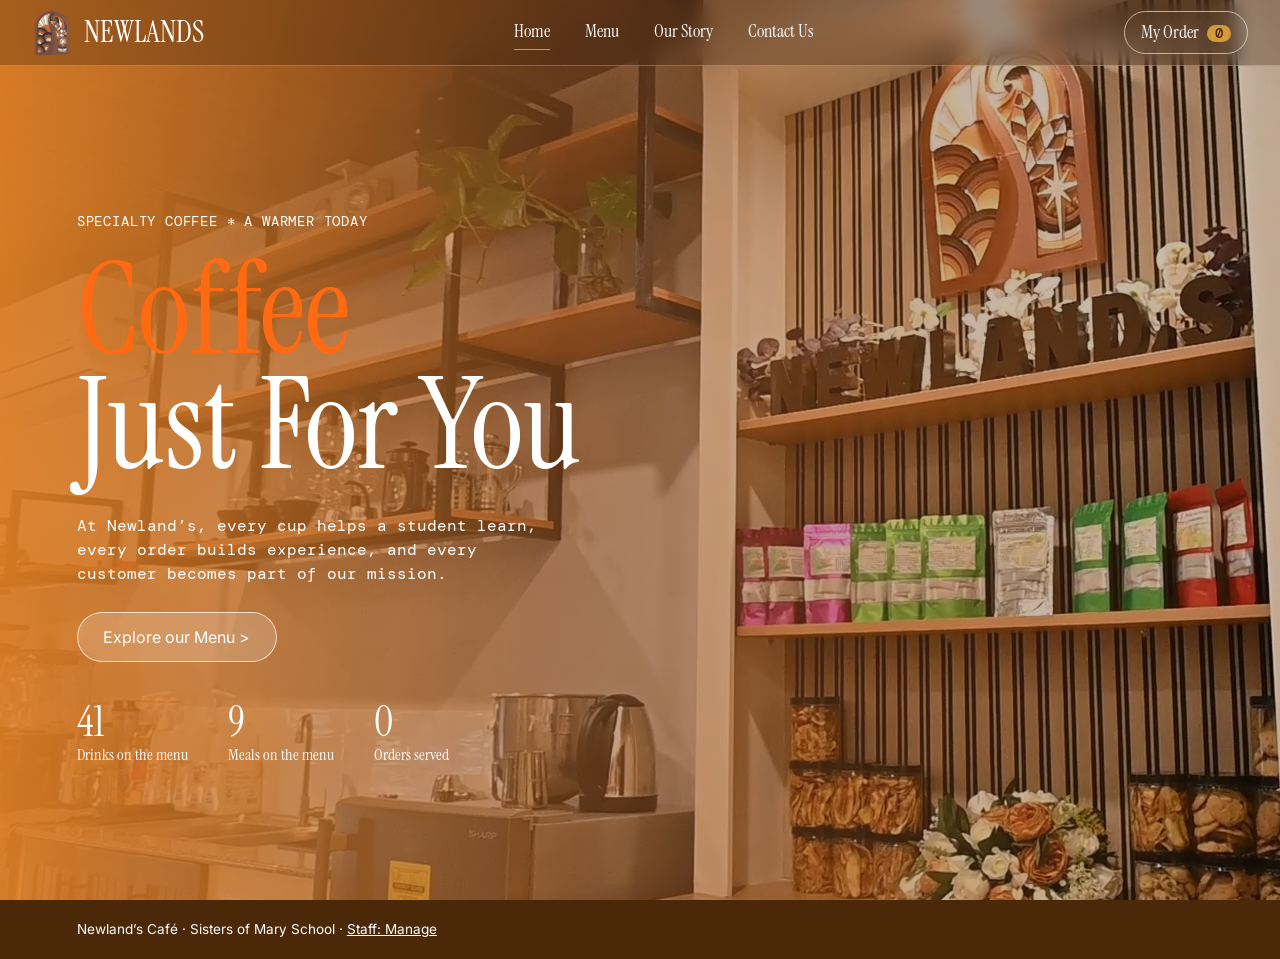
==== commit f1411f27: "fix: update logo image path in header" ====
--- a/index.html
+++ b/index.html
@@ -10,7 +10,7 @@
 </head>
 <body data-page="home">
 <header class="nav" id="nav">
-  <a class="brand" href="index.html"><img src="logo.svg" alt=""><span>NEWLANDS</span></a>
+  <a class="brand" href="index.html"><img src="images/logo.png.png" alt=""><span>NEWLANDS</span></a>
   <nav class="links"><a href="index.html" class="on">Home</a><a href="menu.html">Menu</a><a href="story.html">Our Story</a><a href="contact.html">Contact Us</a></nav>
   <button class="orderbtn" data-act="drawer">My Order <b id="count">0</b></button>
 </header>
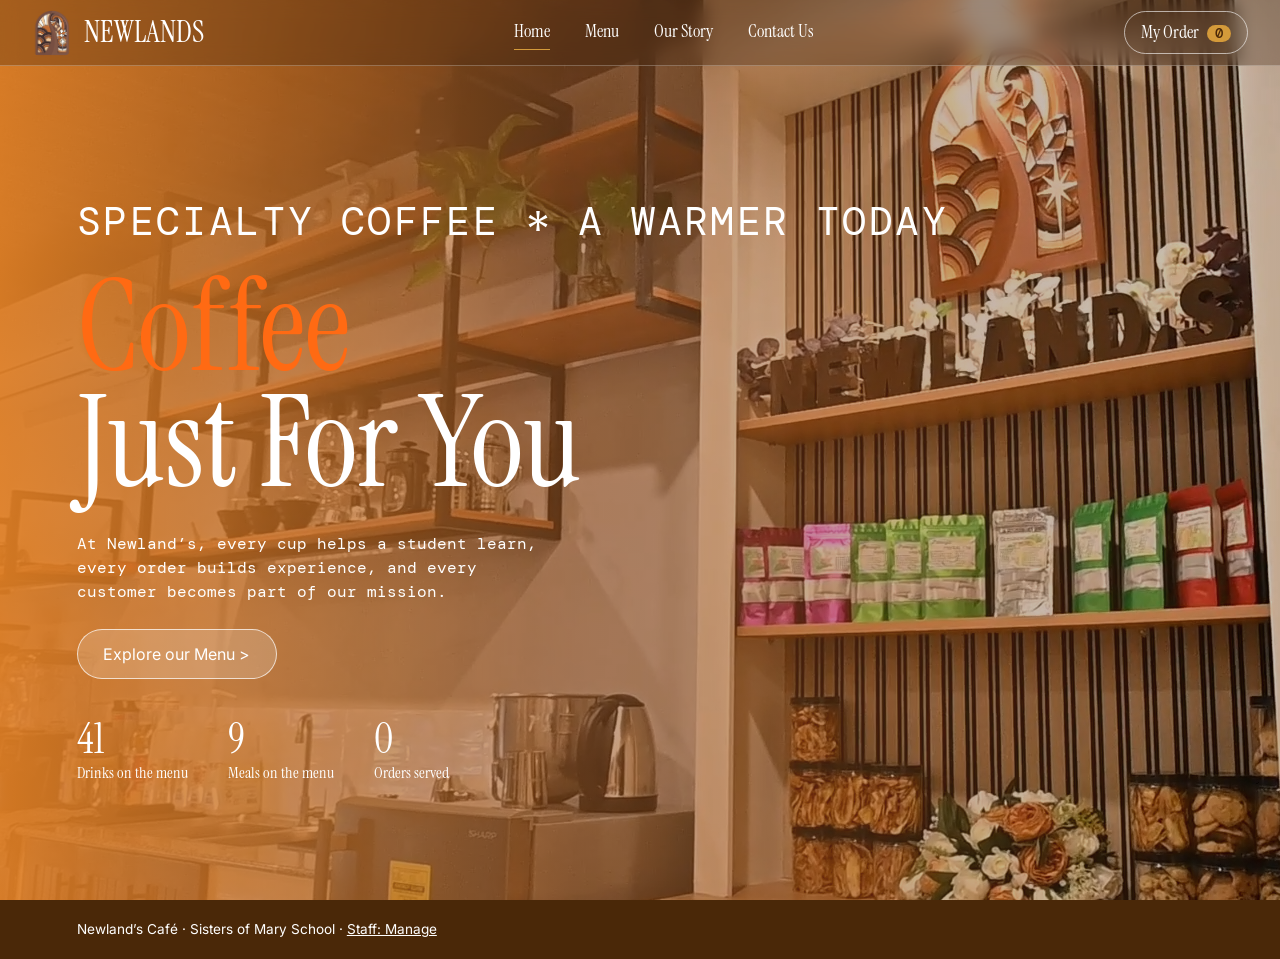
==== commit 07d9b298: "style: enhance layout and typography for contact section; adjust form width and spacing" ====
--- a/index.html
+++ b/index.html
@@ -10,9 +10,17 @@
 </head>
 <body data-page="home">
 <header class="nav" id="nav">
-  <a class="brand" href="index.html"><img src="images/logo.png.png" alt=""><span>NEWLANDS</span></a>
-  <nav class="links"><a href="index.html" class="on">Home</a><a href="menu.html">Menu</a><a href="story.html">Our Story</a><a href="contact.html">Contact Us</a></nav>
-  <button class="orderbtn" data-act="drawer">My Order <b id="count">0</b></button>
+  <a class="brand" href="index.html">
+    <img src="images/logo.png.png" alt="">
+    <span>NEWLANDS</span>
+  </a>
+  <nav class="links">
+    <a href="index.html" class="on">Home</a>
+    <a href="menu.html">Menu</a>
+    <a href="story.html">Our Story</a>
+    <a href="contact.html">Contact Us</a>
+  </nav>
+  <button class="orderbtn" data-act="drawer"> My Order <b id="count">0</b></button>
 </header>
 
 <main>
--- a/style.css
+++ b/style.css
@@ -132,7 +132,7 @@
         url(images/hero.jpg.jpg) center/cover,#5a3414
     }
 .eyebrow{
-    font:.85rem var(--mono);
+    font:2.5rem var(--mono);
     letter-spacing:.06em;
     text-transform:uppercase;
     margin:0 0 .6rem
@@ -420,27 +420,6 @@
   transform: translateY(-5px) scale(0.98);
 }
 
-/* Animations */
-@keyframes shine {
-  0% {
-    background-position: -100% 0;
-  }
-  100% {
-    background-position: 200% 0;
-  }
-}
-
-@keyframes pulse {
-  0% {
-    transform: scale(1);
-  }
-  50% {
-    transform: scale(1.2);
-  }
-  100% {
-    transform: scale(1);
-  }
-}
 
 /* Our Story */
 #story{
@@ -454,7 +433,7 @@
     url(images/story.jpg.jpg) center/cover,#3a2412
 }
 #story .text{
-    max-width:62rem;
+    max-width:100%;
     font:clamp(1.15rem,2.2vw,1.6rem)/1.35 var(--serif);
     text-align:justify
 }
@@ -476,16 +455,17 @@
 #contact .detail{
     display:flex;
     flex-wrap:wrap;
-    gap:2rem
+    gap:5rem
 }
 #contact form{
-    max-width:460px
+    width:100%;
+    max-width:800px
 }
 #contact input,
 #contact textarea{
     background:rgba(255,255,255,.08);
     border-color:rgba(255,255,255,.35);
-    color:#fff
+    color:#fff;
 }
 #contact input:focus,#contact textarea:focus{
     background:rgba(255,255,255,.15);
@@ -654,6 +634,38 @@
     min-height:100vh;
     padding-top:6rem
 }
+#gate{
+    min-height:100vh;
+    display:grid;
+    place-items:center;
+    padding:7rem 1rem 3rem;
+    background:var(--sand)
+}
+.gatecard{
+    background:var(--paper);
+    border-radius:24px;
+    padding:2rem;
+    width:min(400px,100%);
+    text-align:center
+}
+.gatecard h2{
+    font-size:2.8rem;
+    color:var(--brown);
+    line-height:1;
+    margin-bottom:.6rem
+}
+.gatecard label{text-align:left}
+.pin{
+    text-align:center;
+    font:1.6rem var(--mono);
+    letter-spacing:.5em;
+    padding-left:1em
+}
+.err{
+    color:var(--warn);
+    min-height:1.5em;
+    margin:.6rem 0
+}
 .mwrap{
     max-width:1100px;
     margin:auto;
@@ -715,21 +727,15 @@
 .mtabs b:empty{
     display:none
 }
-.panel{
-    min-height:40vh
-}
+.panel{min-height:40vh}
 .order{
     background:var(--paper);
     border-radius:18px;
     padding:.9rem 1.1rem;
     margin-bottom:.7rem
 }
-.order.done{
-    opacity:.6
-}
-.order small{
-    display:block
-}
+.order.done{opacity:.6}
+.order small{display:block}
 .wrap{
     overflow-x:auto;
     background:var(--paper);
@@ -780,31 +786,16 @@
 @media(max-width:760px){
  .nav{
     flex-wrap:wrap;
-    padding:.6rem 1rem
-}
-.links{
-    order:3;
-    width:100%;
-    gap:1.2rem;
-    overflow-x:auto
-}
- .hero{
-    padding:9rem 1.2rem 3rem
-}
-.mhead{
+    padding:.6rem 1rem}.links{order:3;
+        width:100%;gap:1.2rem;
+        overflow-x:auto}
+ .hero{padding:9rem 1.2rem 3rem}
+ .mhead{
     flex-direction:column;
     align-items:start
 }
-.arr{
-    display:none
-}
- .cats{
-    font-size:.85rem
-}
-#story{
-    padding:6rem 1.2rem
-}
-#manage{
-    padding-top:8rem
-}
+.arr{display:none}
+ .cats{font-size:.85rem}
+ #story{padding:6rem 1.2rem}
+ #manage{padding-top:8rem}
 }
